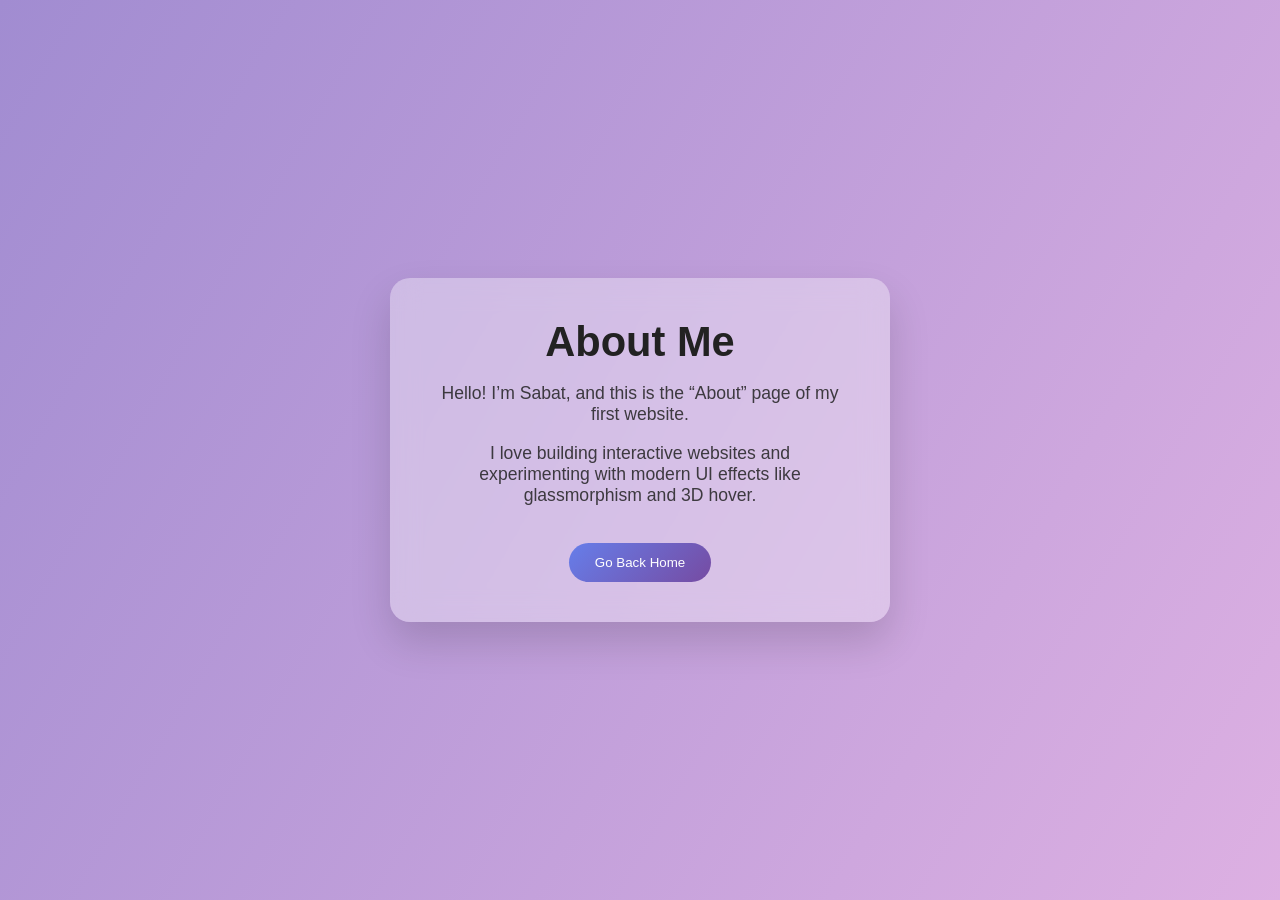
==== about.html @ 0e59c347 "Create about.html" ====
<!DOCTYPE html>
<html lang="en">
<head>
  <meta charset="UTF-8">
  <meta name="viewport" content="width=device-width, initial-scale=1.0">
  <title>Heyllo! | About</title>
  <link rel="stylesheet" href="style.css">
</head>
<body>

  <!-- Glass card -->
  <div class="card">
    <h1>About Me</h1>
    <p>Hello! I’m Sabat, and this is the “About” page of my first website.</p>
    <p>I love building interactive websites and experimenting with modern UI effects like glassmorphism and 3D hover.</p>
    <button id="backBtn">Go Back Home</button>
  </div>

  <script src="about.js"></script>
</body>
</html>
---- style.css ----
/* Full page setup */
html, body {
  height: 100%;
  margin: 0;
  font-family: 'Segoe UI', sans-serif;
}

body {
  background: linear-gradient(120deg, #a18cd1, #fbc2eb, #84fab0);
  background-size: 300% 300%;
  animation: bgMove 15s ease infinite;

  display: flex;
  justify-content: center;
  align-items: center;
  color: #222;
  cursor: default; /* ensure cursor is visible */
}

@keyframes bgMove {
  0% { background-position: 0% 50%; }
  50% { background-position: 100% 50%; }
  100% { background-position: 0% 50%; }
}

/* Glass card */
.card {
  background: rgba(255, 255, 255, 0.35);
  backdrop-filter: blur(14px);
  -webkit-backdrop-filter: blur(14px);

  border-radius: 20px;
  padding: 40px 50px;
  box-shadow: 0 20px 40px rgba(0,0,0,0.15);
  text-align: center;
  max-width: 400px;

  transition: transform 0.4s ease, box-shadow 0.4s ease;
  transform-style: preserve-3d; /* enable 3D tilt */
}

/* Text */
h1 {
  margin: 0 0 10px;
  font-size: 2.6rem;
}

p {
  font-size: 1.1rem;
  opacity: 0.85;
}

/* Button */
button {
  margin-top: 20px;
  padding: 12px 26px;
  border: none;
  border-radius: 30px;
  background: linear-gradient(135deg, #667eea, #764ba2);
  color: white;
  transition: transform 0.2s ease, box-shadow 0.2s ease;
  cursor: pointer; /* visible pointer */
}

button:hover {
  transform: scale(1.08);
  box-shadow: 0 10px 25px rgba(0,0,0,0.25);
}
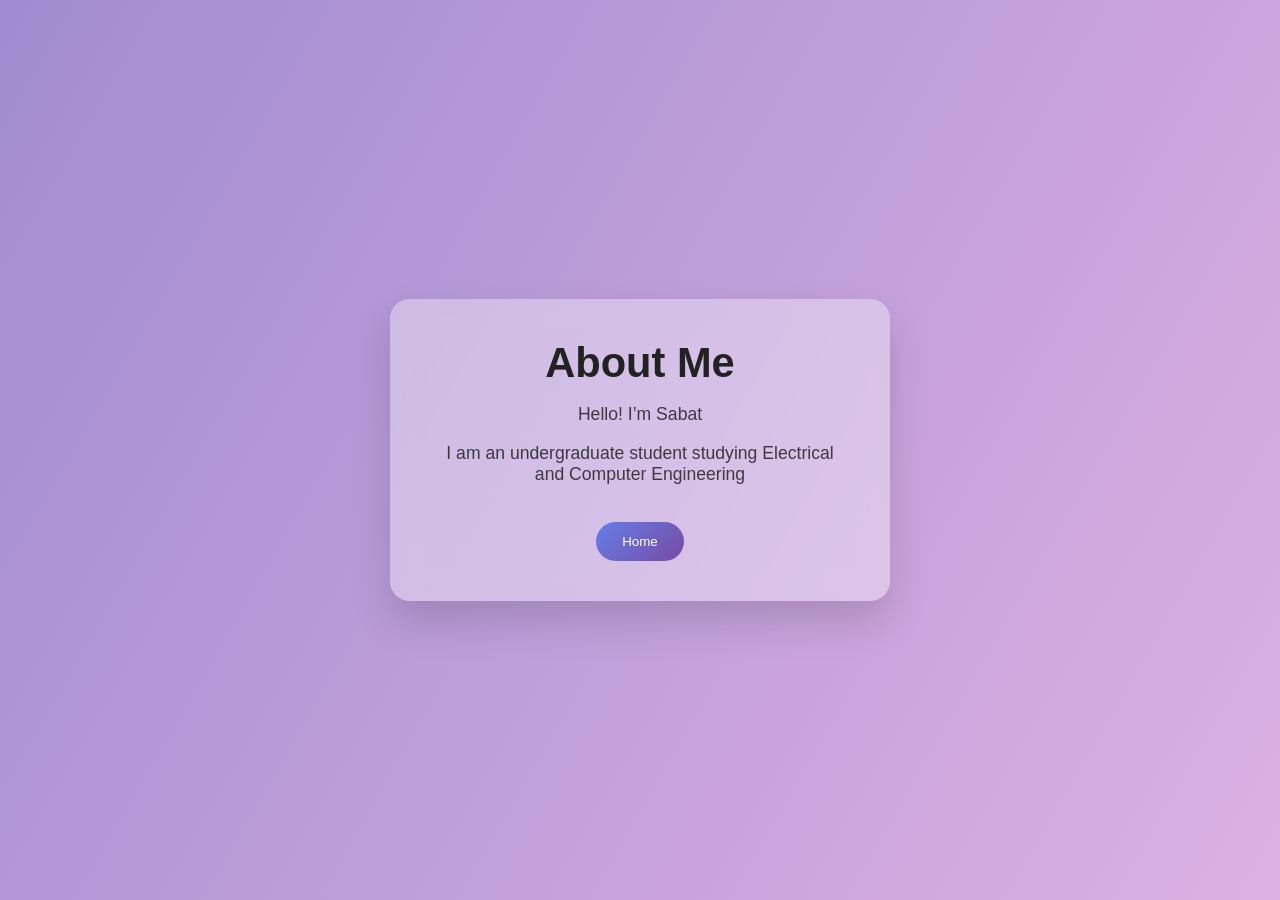
==== commit 85949f0d: "Update about.html" ====
--- a/about.html
+++ b/about.html
@@ -3,7 +3,7 @@
 <head>
   <meta charset="UTF-8">
   <meta name="viewport" content="width=device-width, initial-scale=1.0">
-  <title>Heyllo! | About</title>
+  <title>About</title>
   <link rel="stylesheet" href="style.css">
 </head>
 <body>
@@ -11,9 +11,9 @@
   <!-- Glass card -->
   <div class="card">
     <h1>About Me</h1>
-    <p>Hello! I’m Sabat, and this is the “About” page of my first website.</p>
-    <p>I love building interactive websites and experimenting with modern UI effects like glassmorphism and 3D hover.</p>
-    <button id="backBtn">Go Back Home</button>
+    <p>Hello! I’m Sabat</p>
+    <p>I am an undergraduate student studying Electrical and Computer Engineering</p>
+    <button id="backBtn">Home</button>
   </div>
 
   <script src="about.js"></script>
--- a/style.css
+++ b/style.css
@@ -14,7 +14,7 @@
   justify-content: center;
   align-items: center;
   color: #222;
-  cursor: default; /* ensure cursor is visible */
+  cursor: default; /* cursor is visible */
 }
 
 @keyframes bgMove {
@@ -59,7 +59,7 @@
   background: linear-gradient(135deg, #667eea, #764ba2);
   color: white;
   transition: transform 0.2s ease, box-shadow 0.2s ease;
-  cursor: pointer; /* visible pointer */
+  cursor: pointer;
 }
 
 button:hover {
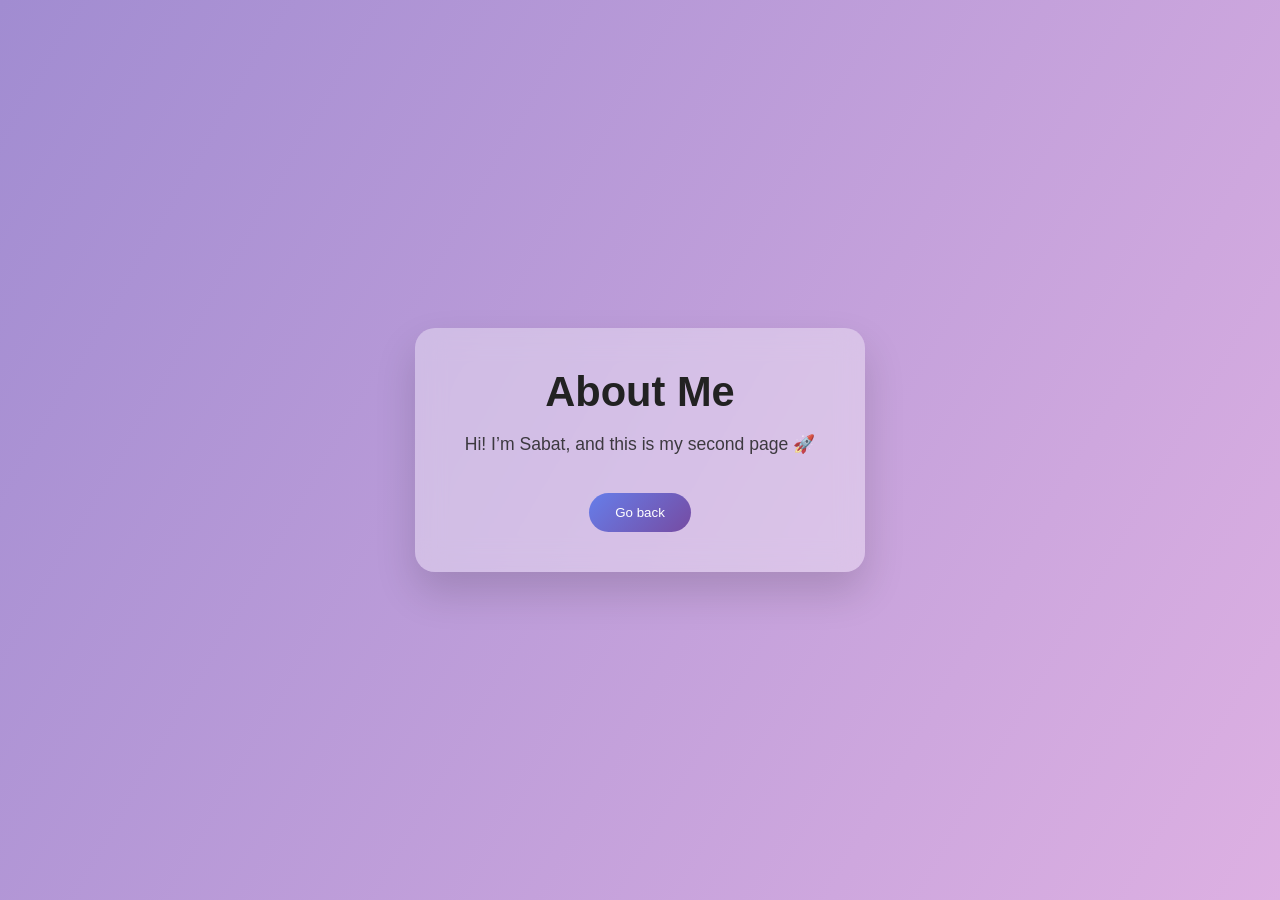
==== commit 5ff278fe: "Update about.html" ====
--- a/about.html
+++ b/about.html
@@ -3,19 +3,16 @@
 <head>
   <meta charset="UTF-8">
   <meta name="viewport" content="width=device-width, initial-scale=1.0">
-  <title>About</title>
+  <title>About Me</title>
   <link rel="stylesheet" href="style.css">
 </head>
 <body>
 
-  <!-- Glass card -->
   <div class="card">
     <h1>About Me</h1>
-    <p>Hello! I’m Sabat</p>
-    <p>I am an undergraduate student studying Electrical and Computer Engineering</p>
-    <button id="backBtn">Home</button>
+    <p>Hi! I’m Sabat, and this is my second page 🚀</p>
+    <button onclick="window.location.href='index.html'">Go back</button>
   </div>
 
-  <script src="about.js"></script>
 </body>
 </html>
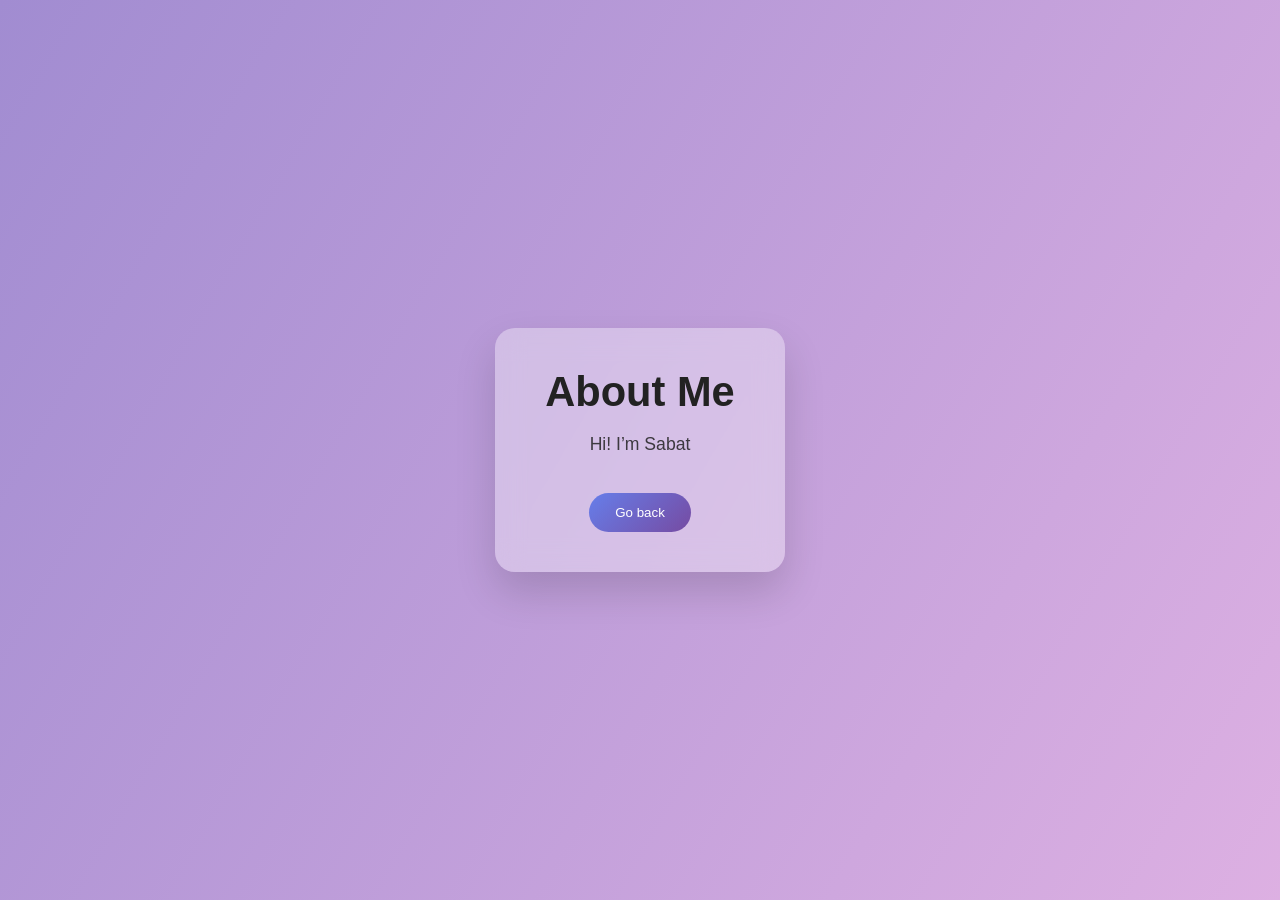
==== commit 4773f866: "Update about.html" ====
--- a/about.html
+++ b/about.html
@@ -10,7 +10,7 @@
 
   <div class="card">
     <h1>About Me</h1>
-    <p>Hi! I’m Sabat, and this is my second page 🚀</p>
+    <p>Hi! I’m Sabat</p>
     <button onclick="window.location.href='index.html'">Go back</button>
   </div>
 
